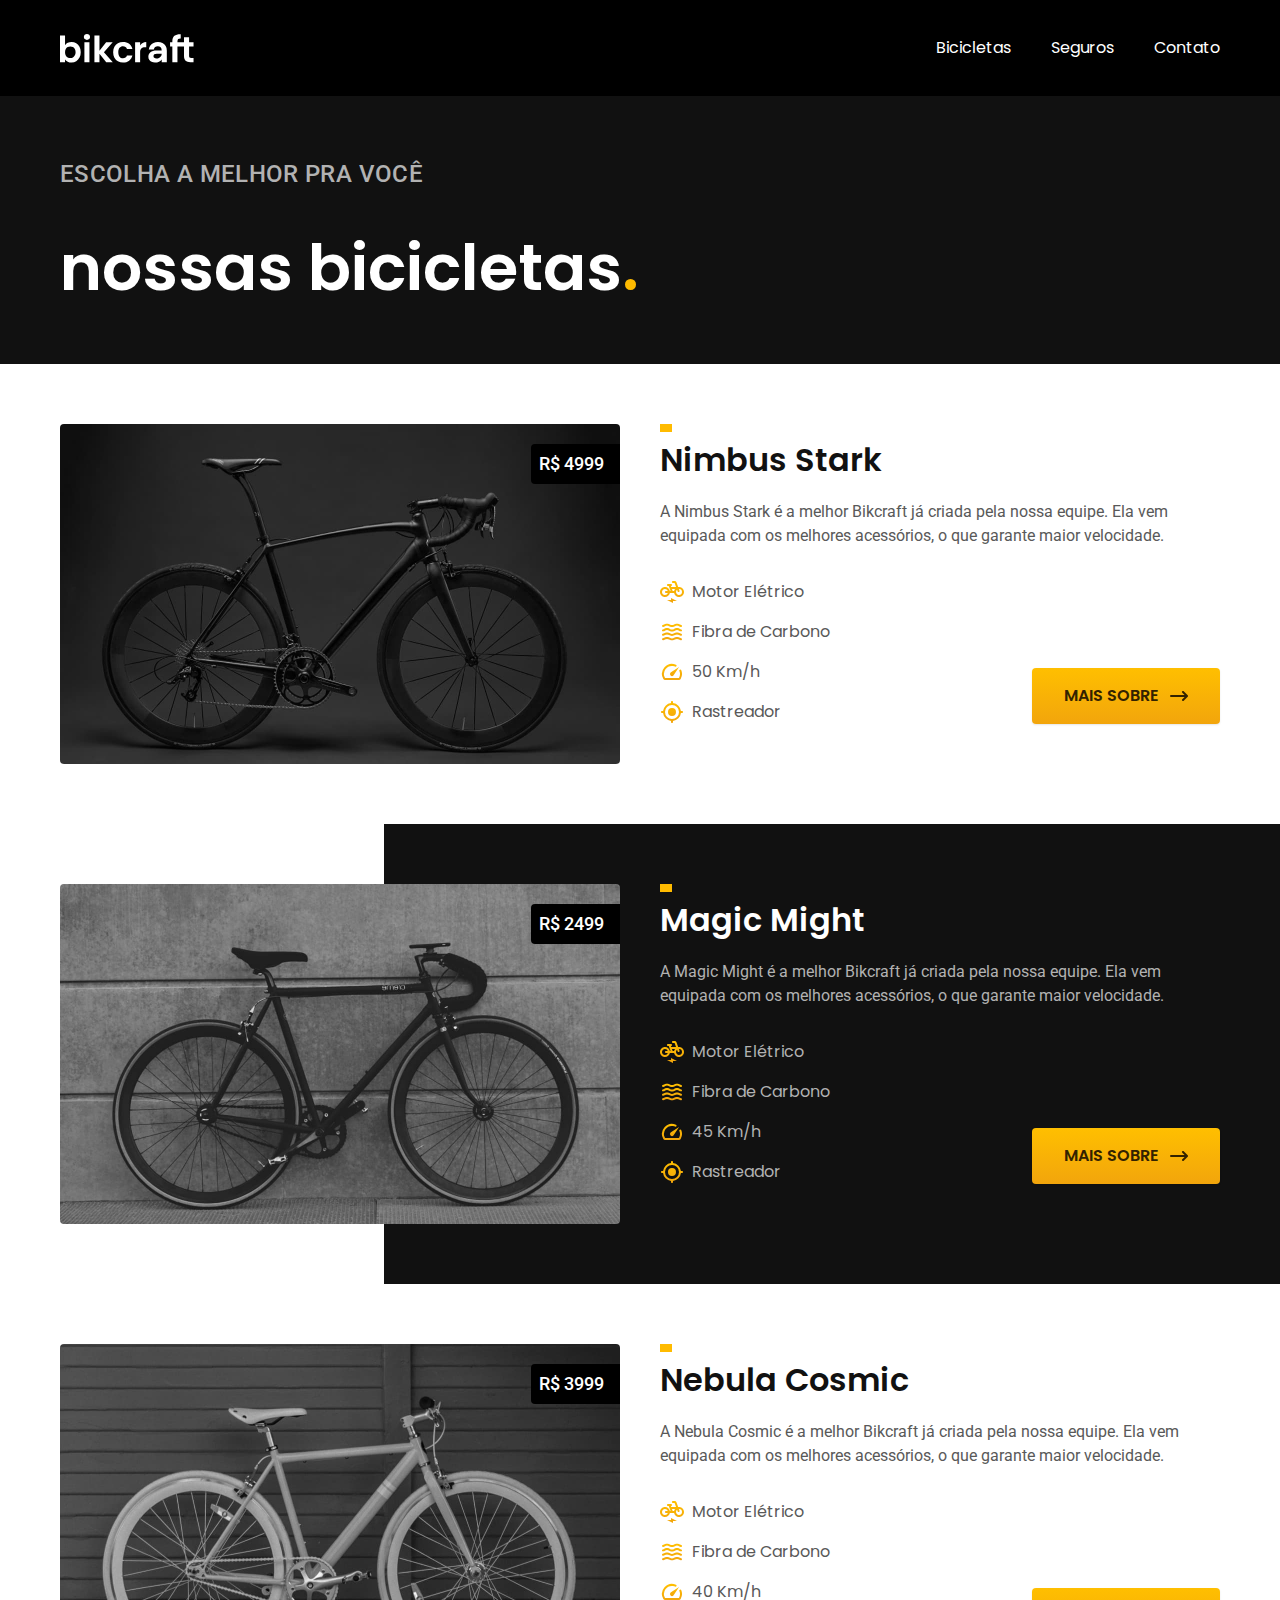
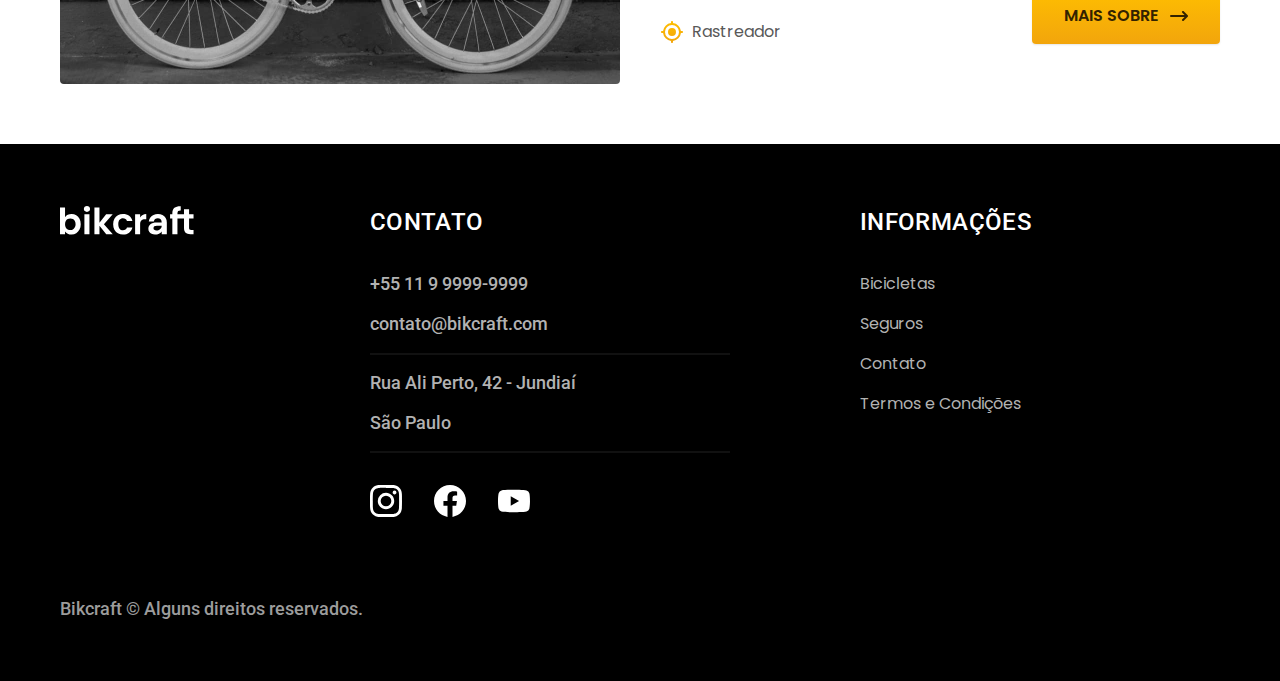
==== bicicletas.html @ 47c925bc "atualizando site bikcraft" ====
<!DOCTYPE html>
<html lang="pt-br">
<head>
    <meta charset="UTF-8">
    <meta http-equiv="X-UA-Compatible" content="IE=edge">
    <meta name="viewport" content="width=device-width, initial-scale=1.0">
    <title>Bicicletas | Bikcraft</title>
    <meta name="description" content="Termos e condições.">
    <link rel="stylesheet" href="./css/style.css">

    <link rel="preconnect" href="https://fonts.googleapis.com">
<link rel="preconnect" href="https://fonts.gstatic.com" crossorigin>
<link href="https://fonts.googleapis.com/css2?family=Merriweather:ital,wght@1,900&family=Poppins:wght@400;600&family=Roboto:wght@400;500&display=swap" rel="stylesheet">
</head>
<body id="bicicletas">
   <header class="header-bg">
       <div class="header container">
           <a href="./">
               <img src="img/bikcraft.svg" alt="Bikcraft">
            </a>

           <nav aria-label="primaria">
               <ul class="header-menu font-1-m cor-0">
                   <li><a href="./bicicletas.html">Bicicletas</a></li>
                   <li><a href="./seguros.html">Seguros</a></li>
                   <li><a href="./contato.html">Contato</a></li>
               </ul>
           </nav>
       </div>
   </header>

   <main>
       <div class="titulo-bg">
           <div class="titulo container">
               <p class="font-2-l-b cor-5">Escolha a melhor pra você</p>
               <h1 class="font-1-xxl cor-0">nossas bicicletas<span class="cor-p1">.</span></h1>
           </div>
       </div>       
           <div class="bicicletas container">
               <div class="bicicletas-imagem">
                   <img src="img/bicicletas/nimbus.jpg" alt="Bicicleta preta">
                   <span class="font-2-m cor-0">R$ 4999</span>
               </div>
               <div class="bicicletas-conteudo">
                   <h2 class="font-1-xl">Nimbus Stark</h2>
                   <p class="font-2-s cor-8">A Nimbus Stark é a melhor Bikcraft já criada pela nossa equipe. Ela vem equipada com os melhores acessórios, o que garante maior velocidade.</p>
                   <ul class="font-1-m cor-8">
                       <li><img src="img/icones/eletrica.svg" alt="">Motor Elétrico</li>
                       <li><img src="img/icones/carbono.svg" alt="">Fibra de Carbono</li>
                       <li><img src="img/icones/velocidade.svg" alt="">50 Km/h</li>
                       <li><img src="img/icones/rastreador.svg" alt="">Rastreador</li>
                   </ul>
                   <a class="botao seta" href="./bicicletas/nimbus.html">Mais Sobre</a>
               </div>
           </div>

       <div class="bicicletas-bg">
        <div class="bicicletas container">
            <div class="bicicletas-imagem">
                <img src="img/bicicletas/magic.jpg" alt="Bicicleta preta">
                <span class="font-2-m cor-0">R$ 2499</span>
            </div>
            <div class="bicicletas-conteudo">
                <h2 class="font-1-xl cor-0">Magic Might</h2>
                <p class="font-2-s cor-5">A Magic Might é a melhor Bikcraft já criada pela nossa equipe. Ela vem equipada com os melhores acessórios, o que garante maior velocidade.</p>
                <ul class="font-1-m cor-5">
                    <li><img src="img/icones/eletrica.svg" alt="">Motor Elétrico</li>
                    <li><img src="img/icones/carbono.svg" alt="">Fibra de Carbono</li>
                    <li><img src="img/icones/velocidade.svg" alt="">45 Km/h</li>
                    <li><img src="img/icones/rastreador.svg" alt="">Rastreador</li>
                </ul>
                <a class="botao seta" href="./bicicletas/magic.html">Mais Sobre</a>
            </div>
        </div>
    </div>

    <div class="bicicletas container">
            <div class="bicicletas-imagem">
                <img src="img/bicicletas/nebula.jpg" alt="Bicicleta preta">
                <span class="font-2-m cor-0">R$ 3999</span>
            </div>
            <div class="bicicletas-conteudo">
                <h2 class="font-1-xl">Nebula Cosmic</h2>
                <p class="font-2-s cor-8">A Nebula Cosmic é a melhor Bikcraft já criada pela nossa equipe. Ela vem equipada com os melhores acessórios, o que garante maior velocidade.</p>
                <ul class="font-1-m cor-8">
                    <li><img src="img/icones/eletrica.svg" alt="">Motor Elétrico</li>
                    <li><img src="img/icones/carbono.svg" alt="">Fibra de Carbono</li>
                    <li><img src="img/icones/velocidade.svg" alt="">40 Km/h</li>
                    <li><img src="img/icones/rastreador.svg" alt="">Rastreador</li>
                </ul>
                <a class="botao seta" href="./bicicletas/nebula.html">Mais Sobre</a>
            </div>
    </div>
    
       
   </main>

    <footer class="footer-bg">
        <div class="footer container">
            <img src="img/bikcraft.svg" alt="Bikcraft">
            <div class="footer-contato">
             <h3 class="font-2-l-b cor-0">Contato</h3>
             <ul class="font-2-m cor-5">
                 <li><a href="tel:+5511999999999">+55 11 9 9999-9999</a></li>
                 <li><a href="mailto:contato@bikcraft.com">contato@bikcraft.com</a></li>
                 <li>Rua Ali Perto, 42 - Jundiaí</li>
                 <li>São Paulo</li>
             </ul>
             <div class="footer-redes">
                 <a href="./">
                     <img src="img/redes/instagram.svg" alt="Instagram">
                 </a>
                 <a href="./">
                     <img src="img/redes/facebook.svg" alt="Facebook">
                 </a>
                 <a href="./">
                     <img src="img/redes/youtube.svg" alt="Youtube">
                 </a>
             </div>
             </div>
             <div class="footer-informacoes">
                 <h3 class="font-2-l-b cor-0">Informações</h3>
                 <nav>
                     <ul class="font-1-m cor-5">
                         <li><a href="./bicicletas.html">Bicicletas</a></li>
                    <li><a href="./seguros.html">Seguros</a></li>
                    <li><a href="./contato.html">Contato</a></li>
                    <li><a href="./termos.html">Termos e Condições</a></li>
                     </ul>
                 </nav>
             </div>
             <p class="footer-copy font-2-m cor-6">Bikcraft © Alguns direitos reservados.</p>
         </div>
    </footer>
</body>
</html>
---- css/style.css ----
@import "./global/global.css";
@import "./utilidades/tipografia.css";
@import "./utilidades/cores.css";

@import "./global/header.css";
@import "./global/footer.css";

@import "./utilidades/componentes.css";
@import "./utilidades/formulario.css";

@import "./home/introducao.css";
@import "./home/tecnologia.css";
@import "./home/parceiros.css";
@import "home/depoimento.css";

/* Bicicletas */
@import "./bicicletas/bicicletas-lista.css";
@import "./bicicletas/bicicletas.css";

/* Bicicletas Internas */
@import "./bicicleta/bicicleta.css";
@import "./bicicleta/seguro.css";

/* Seguros */
@import "./seguros/seguros.css";
@import "./seguros/vantagens.css";
@import "./seguros/perguntas.css";

/* Contato */
@import "./contato/contato.css";
@import "./contato/lojas.css";

/* Termos */
@import "./termos/termos.css";
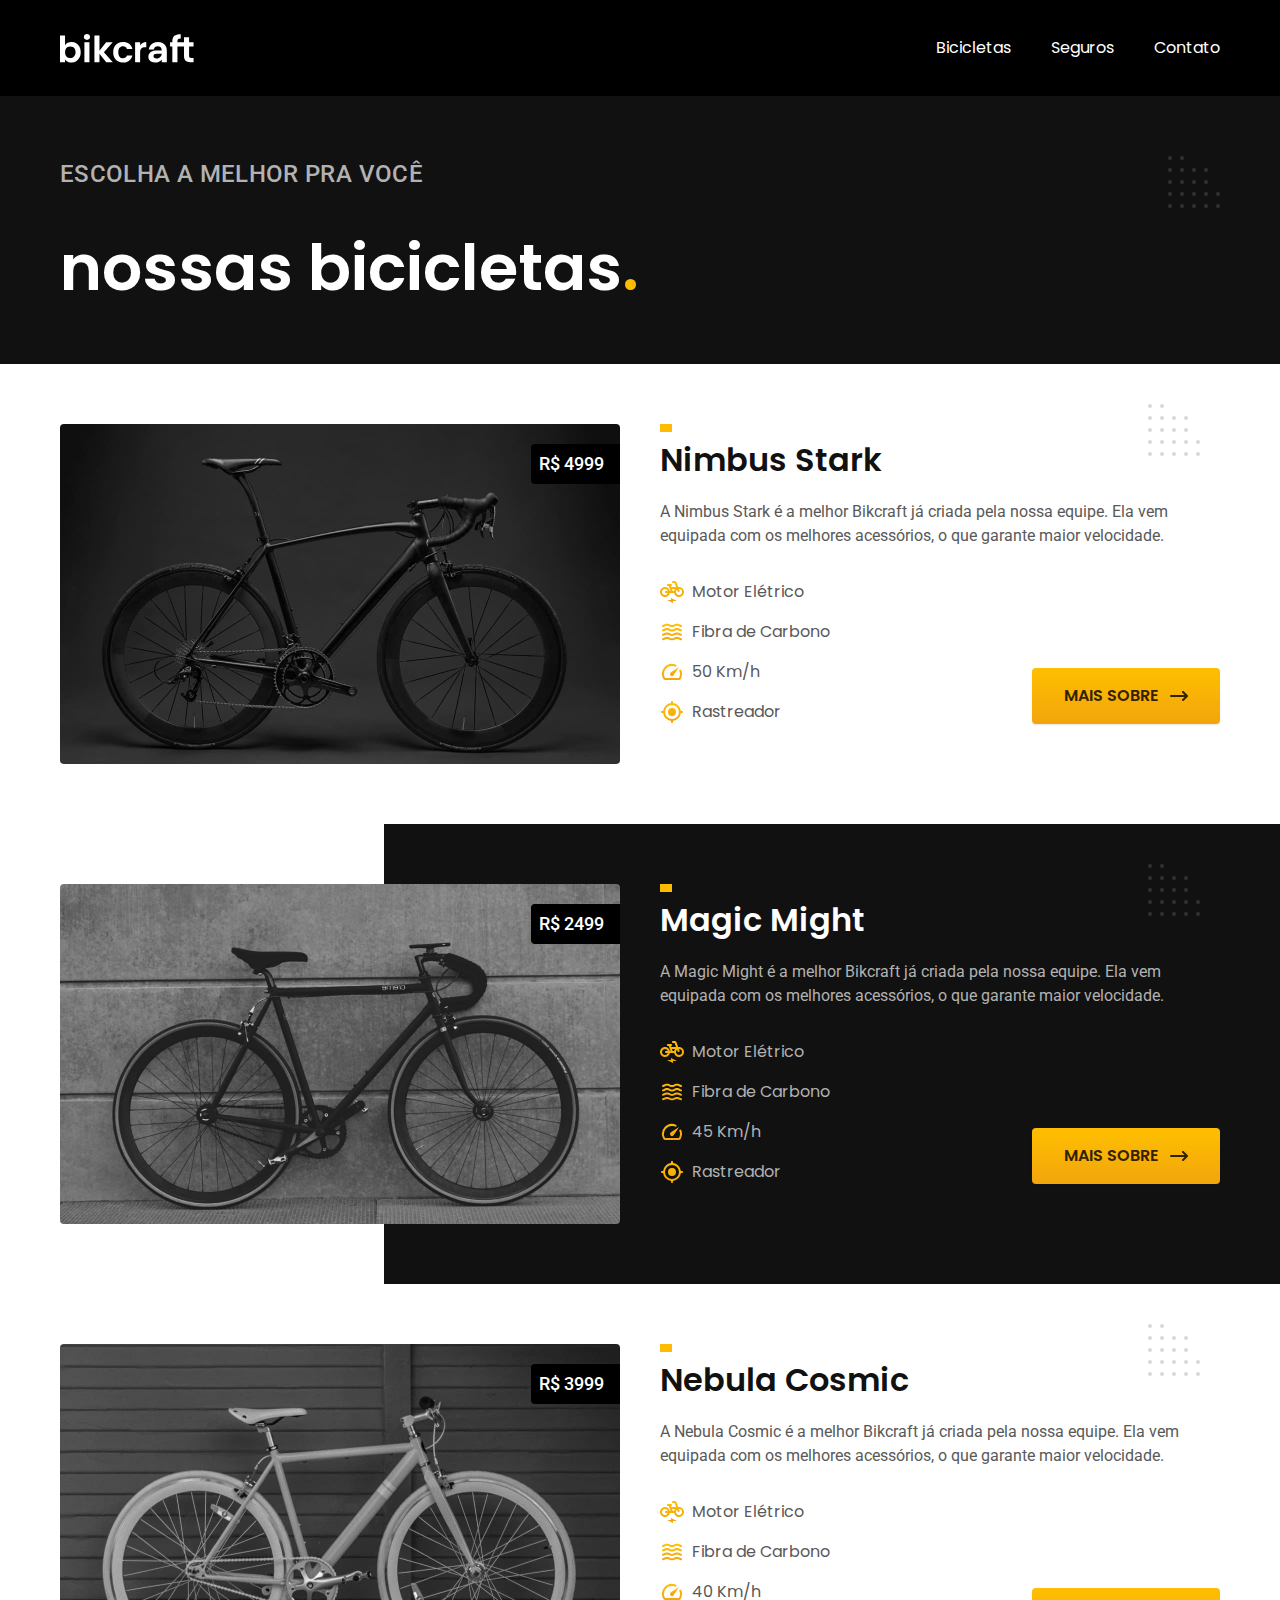
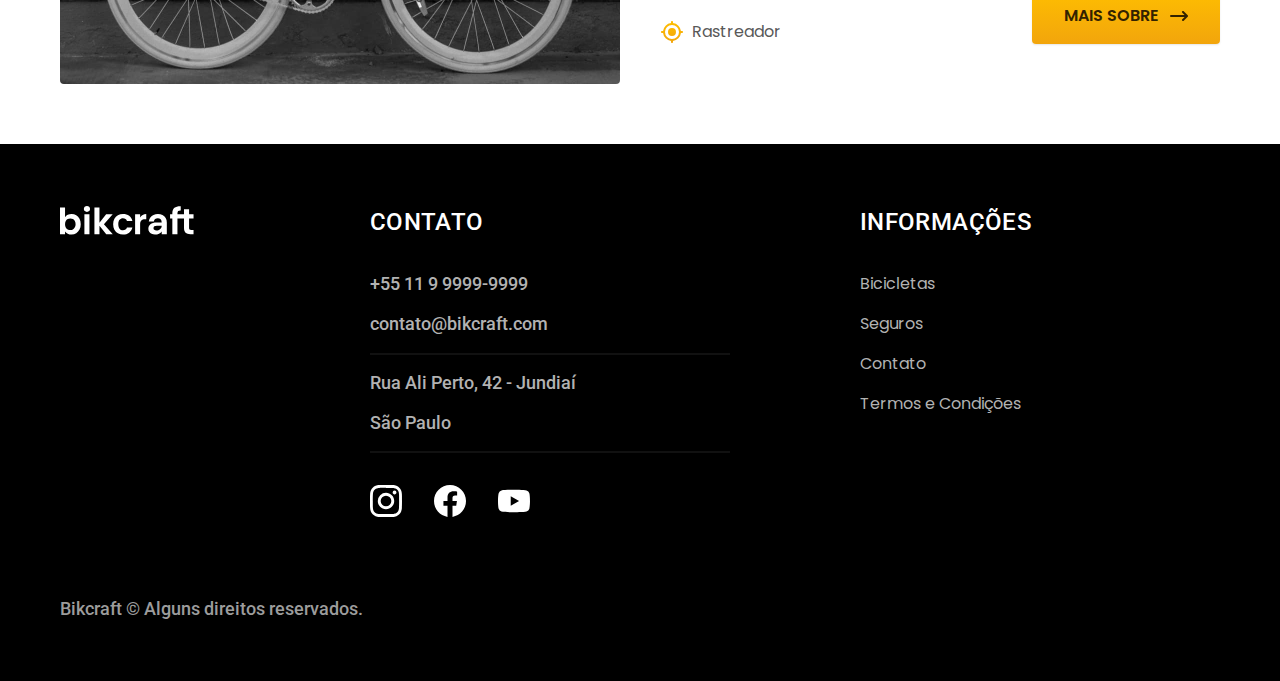
==== commit 706b744e: "acertando o index nas páginas internas" ====
--- a/bicicletas.html
+++ b/bicicletas.html
@@ -15,7 +15,7 @@
 <body id="bicicletas">
    <header class="header-bg">
        <div class="header container">
-           <a href="./">
+           <a href="./index.html">
                <img src="img/bikcraft.svg" alt="Bikcraft">
             </a>
 
--- a/css/style.css
+++ b/css/style.css
@@ -30,5 +30,8 @@
 @import "./contato/contato.css";
 @import "./contato/lojas.css";
 
+/* Orçamento */
+@import "./orcamento/orcamento.css";
+
 /* Termos */
 @import "./termos/termos.css";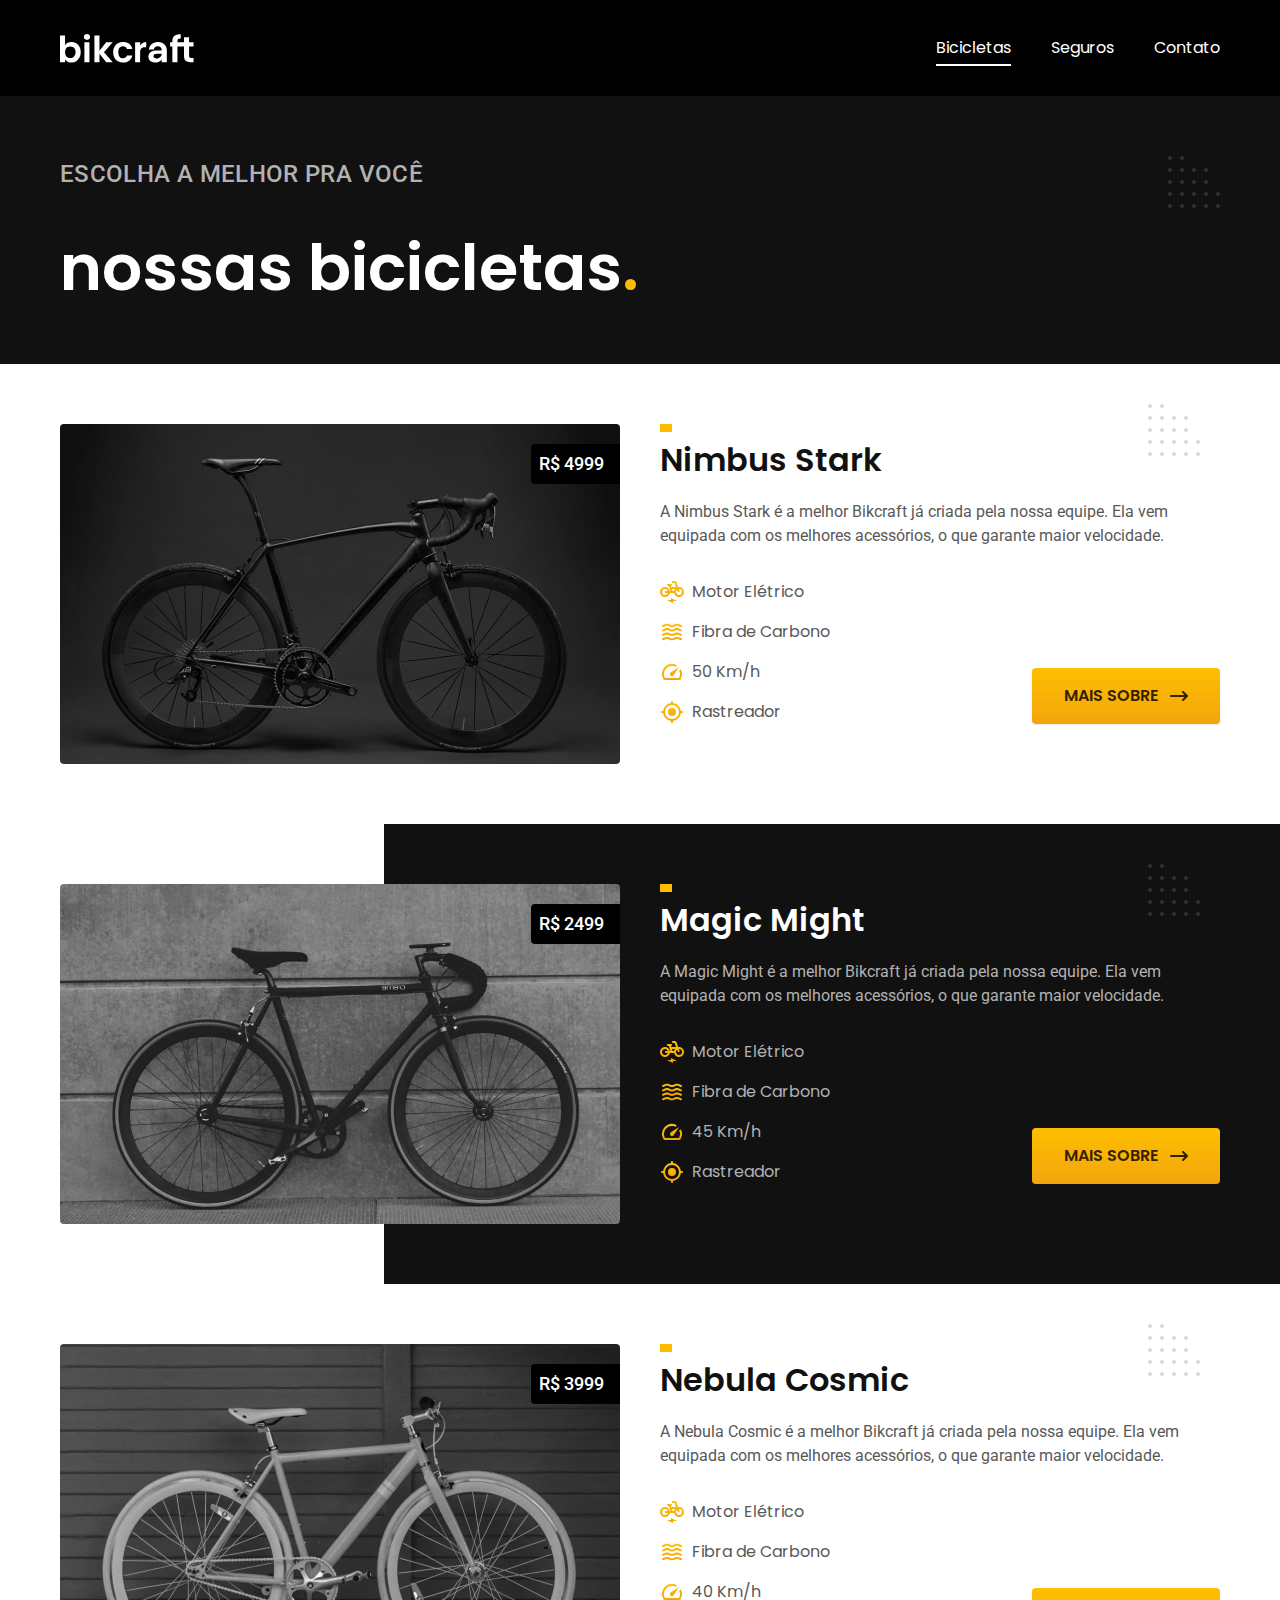
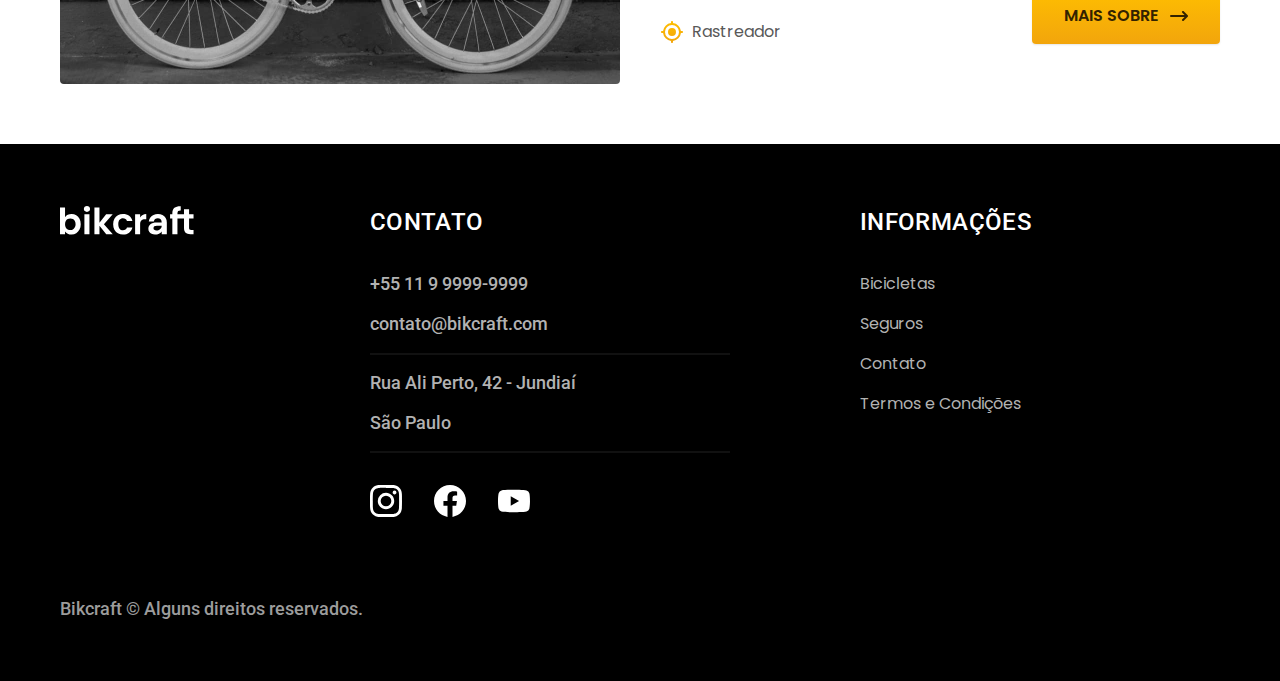
==== commit bd083723: "incluindo a parte de javascript basico" ====
--- a/bicicletas.html
+++ b/bicicletas.html
@@ -132,5 +132,6 @@
              <p class="footer-copy font-2-m cor-6">Bikcraft © Alguns direitos reservados.</p>
          </div>
     </footer>
+<script src="./js/script.js"></script>
 </body>
 </html>